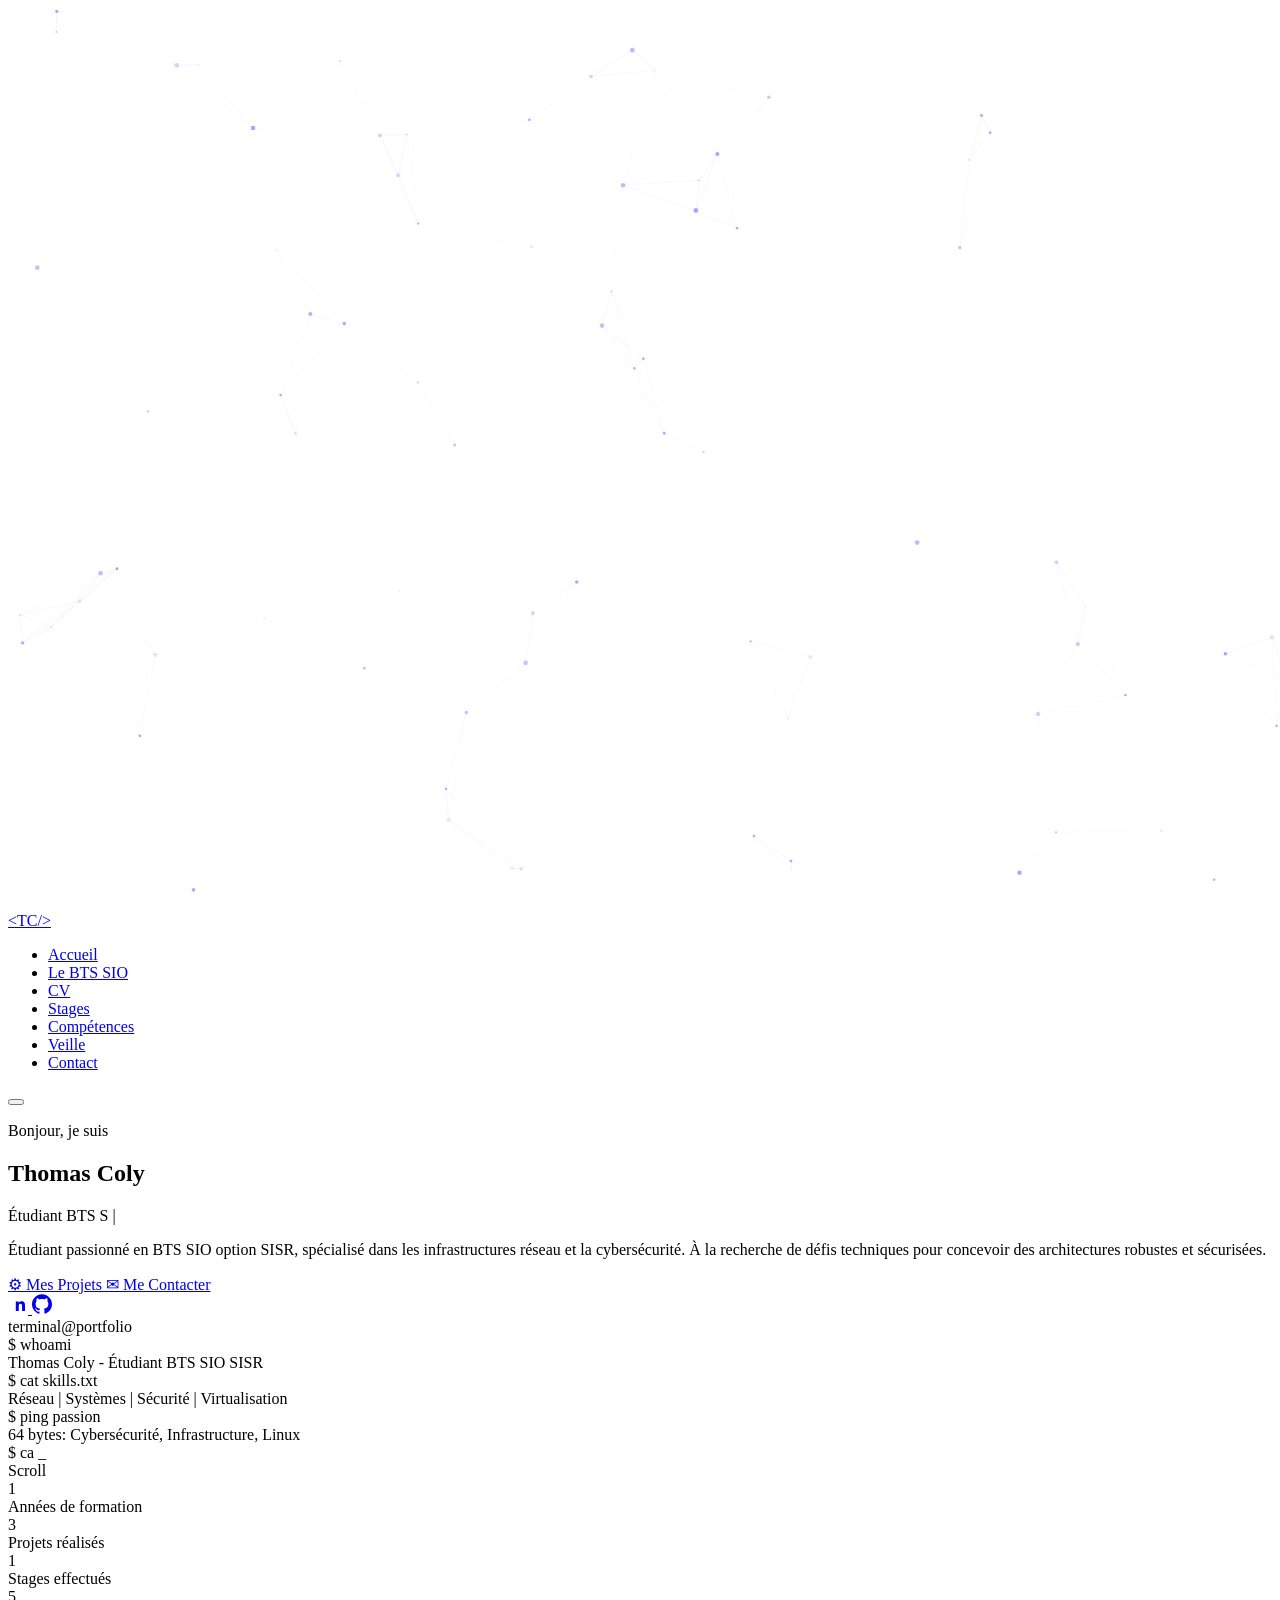
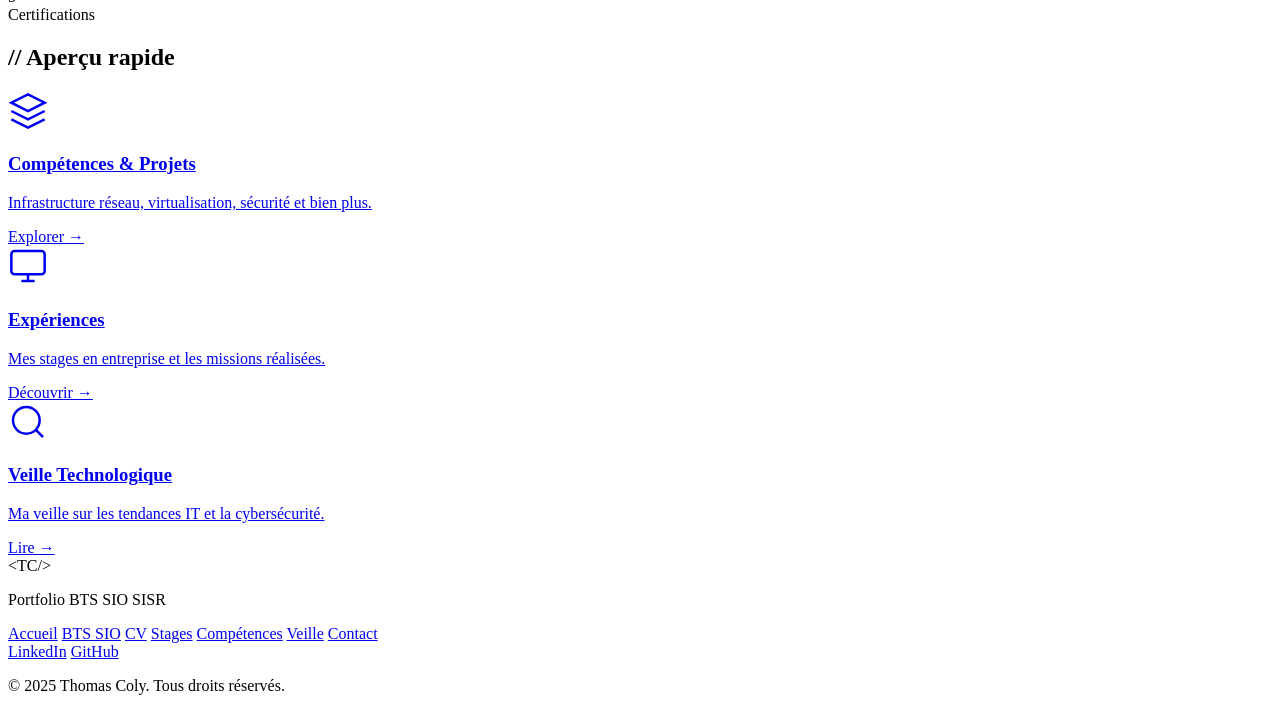
==== index.html @ 8edc786e "Portfolio 1 etape" ====
<!DOCTYPE html>
<html lang="fr">
<head>
    <meta charset="UTF-8">
    <meta name="viewport" content="width=device-width, initial-scale=1.0">
    <!-- TODO: Remplacer le titre par ton nom complet -->
    <title>Portfolio - Thomas Coly | BTS SIO SISR</title>
    <link rel="stylesheet" href="css/style.css">
    <!-- TODO: Ajouter un favicon avec <link rel="icon" href="assets/favicon.ico"> -->
</head>
<body>
    <!-- Particules animées en arrière-plan -->
    <canvas id="particles-canvas"></canvas>

    <!-- Navigation -->
    <nav class="navbar" id="navbar">
        <div class="nav-container">
            <a href="index.html" class="nav-logo">
                <!-- TODO: Remplacer les initiales par les tiennes -->
                <span class="logo-text">&lt;TC/&gt;</span>
            </a>
            <ul class="nav-links" id="nav-links">
                <li><a href="index.html" class="nav-link active">Accueil</a></li>
                <li><a href="bts.html" class="nav-link">Le BTS SIO</a></li>
                <li><a href="cv.html" class="nav-link">CV</a></li>
                <li><a href="stages.html" class="nav-link">Stages</a></li>
                <li><a href="competences.html" class="nav-link">Compétences</a></li>
                <li><a href="veille.html" class="nav-link">Veille</a></li>
                <li><a href="contact.html" class="nav-link">Contact</a></li>
            </ul>
            <button class="nav-toggle" id="nav-toggle" aria-label="Menu">
                <span class="hamburger"></span>
            </button>
        </div>
    </nav>

    <!-- Hero Section -->
    <section class="hero">
        <div class="hero-content">
            <div class="hero-text">
                <p class="hero-greeting">Bonjour, je suis</p>
                <!-- TODO: Remplacer par ton prénom et nom -->
                <h1 class="hero-name glitch" data-text="Thomas Coly">Thomas Coly</h1>
                <div class="typing-wrapper">
                    <span class="hero-title" id="typing-text"></span>
                    <span class="cursor">|</span>
                </div>
                <!-- TODO: Remplacer par ta propre description -->
                <p class="hero-description">
                    Étudiant passionné en BTS SIO option SISR, spécialisé dans les infrastructures
                    réseau et la cybersécurité. À la recherche de défis techniques pour concevoir
                    des architectures robustes et sécurisées.
                </p>
                <div class="hero-buttons">
                    <a href="competences.html" class="btn btn-primary">
                        <span class="btn-icon">&#9881;</span> Mes Projets
                    </a>
                    <a href="contact.html" class="btn btn-outline">
                        <span class="btn-icon">&#9993;</span> Me Contacter
                    </a>
                </div>
                <div class="hero-social">
                    <!-- TODO: Remplacer # par tes vrais liens -->
                    <a href="#" class="social-link" title="LinkedIn" target="_blank">
                        <svg width="20" height="20" viewBox="0 0 24 24" fill="currentColor">
                            <path d="M20.447 20.452h-3.554v-5.569c0-1.328-.027-3.037-1.852-3.037-1.853 0-2.136 1.445-2.136 2.939v5.667H9.351V9h3.414v1.561h.046c.477-.9 1.637-1.85 3.37-1.85 3.601 0 4.267 2.37 4.267 5.455v6.286m_open
                            zM5.337 7.433c-1.144 0-2.063-.926-2.063-2.065 0-1.138.92-2.063 2.063-2.063 1.14 0 2.064.925 2.064 2.063 0 1.139-.925 2.065-2.064 2.065zm1.782 13.019H3.555V9h3.564v11.452zM22.225 0H1.771C.792 0 0 .774 0 1.729v20.542C0 23.227.792 24 1.771 24h20.451C23.2 24 24 23.227 24 22.271V1.729C24 .774 23.2 0 22.222 0h.003z"/>
                        </svg>
                    </a>
                    <a href="#" class="social-link" title="GitHub" target="_blank">
                        <svg width="20" height="20" viewBox="0 0 24 24" fill="currentColor">
                            <path d="M12 .297c-6.63 0-12 5.373-12 12 0 5.303 3.438 9.8 8.205 11.385.6.113.82-.258.82-.577 0-.285-.01-1.04-.015-2.04-3.338.724-4.042-1.61-4.042-1.61C4.422 18.07 3.633 17.7 3.633 17.7c-1.087-.744.084-.729.084-.729 1.205.084 1.838 1.236 1.838 1.236 1.07 1.835 2.809 1.305 3.495.998.108-.776.417-1.305.76-1.605-2.665-.3-5.466-1.332-5.466-5.93 0-1.31.465-2.38 1.235-3.22-.135-.303-.54-1.523.105-3.176 0 0 1.005-.322 3.3 1.23.96-.267 1.98-.399 3-.405 1.02.006 2.04.138 3 .405 2.28-1.552 3.285-1.23 3.285-1.23.645 1.653.24 2.873.12 3.176.765.84 1.23 1.91 1.23 3.22 0 4.61-2.805 5.625-5.475 5.92.42.36.81 1.096.81 2.22 0 1.606-.015 2.896-.015 3.286 0 .315.21.69.825.57C20.565 22.092 24 17.592 24 12.297c0-6.627-5.373-12-12-12"/>
                        </svg>
                    </a>
                </div>
            </div>
            <div class="hero-visual">
                <div class="terminal-window">
                    <div class="terminal-header">
                        <div class="terminal-dots">
                            <span class="dot red"></span>
                            <span class="dot yellow"></span>
                            <span class="dot green"></span>
                        </div>
                        <span class="terminal-title">terminal@portfolio</span>
                    </div>
                    <div class="terminal-body" id="terminal-body">
                        <div class="terminal-line">
                            <span class="prompt">$</span>
                            <span class="command">whoami</span>
                        </div>
                        <!-- TODO: Remplacer les infos du terminal -->
                        <div class="terminal-line output">Thomas Coly - Étudiant BTS SIO SISR</div>
                        <div class="terminal-line">
                            <span class="prompt">$</span>
                            <span class="command">cat skills.txt</span>
                        </div>
                        <div class="terminal-line output">Réseau | Systèmes | Sécurité | Virtualisation</div>
                        <div class="terminal-line">
                            <span class="prompt">$</span>
                            <span class="command">ping passion</span>
                        </div>
                        <div class="terminal-line output">64 bytes: Cybersécurité, Infrastructure, Linux</div>
                        <div class="terminal-line">
                            <span class="prompt">$</span>
                            <span class="command typing-cmd" id="terminal-typing"></span>
                            <span class="cursor terminal-cursor">_</span>
                        </div>
                    </div>
                </div>
            </div>
        </div>
        <div class="scroll-indicator">
            <div class="mouse">
                <div class="wheel"></div>
            </div>
            <span>Scroll</span>
        </div>
    </section>

    <!-- Stats rapides -->
    <section class="stats-section">
        <div class="container">
            <div class="stats-grid">
                <div class="stat-card" data-count="2">
                    <div class="stat-number">0</div>
                    <!-- TODO: Ajuster le nombre d'années -->
                    <div class="stat-label">Années de formation</div>
                </div>
                <div class="stat-card" data-count="5">
                    <div class="stat-number">0</div>
                    <!-- TODO: Ajuster le nombre de projets -->
                    <div class="stat-label">Projets réalisés</div>
                </div>
                <div class="stat-card" data-count="2">
                    <div class="stat-number">0</div>
                    <!-- TODO: Ajuster le nombre de stages -->
                    <div class="stat-label">Stages effectués</div>
                </div>
                <div class="stat-card" data-count="10">
                    <div class="stat-number">0</div>
                    <!-- TODO: Ajuster le nombre de certifications -->
                    <div class="stat-label">Certifications</div>
                </div>
            </div>
        </div>
    </section>

    <!-- Aperçu rapide -->
    <section class="preview-section">
        <div class="container">
            <h2 class="section-title">
                <span class="title-decoration">//</span> Aperçu rapide
            </h2>
            <div class="preview-grid">
                <a href="competences.html" class="preview-card">
                    <div class="preview-icon">
                        <svg width="40" height="40" viewBox="0 0 24 24" fill="none" stroke="currentColor" stroke-width="1.5">
                            <path d="M12 2L2 7l10 5 10-5-10-5zM2 17l10 5 10-5M2 12l10 5 10-5"/>
                        </svg>
                    </div>
                    <h3>Compétences & Projets</h3>
                    <p>Infrastructure réseau, virtualisation, sécurité et bien plus.</p>
                    <span class="preview-link">Explorer &rarr;</span>
                </a>
                <a href="stages.html" class="preview-card">
                    <div class="preview-icon">
                        <svg width="40" height="40" viewBox="0 0 24 24" fill="none" stroke="currentColor" stroke-width="1.5">
                            <rect x="2" y="3" width="20" height="14" rx="2" ry="2"/>
                            <line x1="8" y1="21" x2="16" y2="21"/>
                            <line x1="12" y1="17" x2="12" y2="21"/>
                        </svg>
                    </div>
                    <h3>Expériences</h3>
                    <p>Mes stages en entreprise et les missions réalisées.</p>
                    <span class="preview-link">Découvrir &rarr;</span>
                </a>
                <a href="veille.html" class="preview-card">
                    <div class="preview-icon">
                        <svg width="40" height="40" viewBox="0 0 24 24" fill="none" stroke="currentColor" stroke-width="1.5">
                            <circle cx="11" cy="11" r="8"/>
                            <line x1="21" y1="21" x2="16.65" y2="16.65"/>
                        </svg>
                    </div>
                    <h3>Veille Technologique</h3>
                    <p>Ma veille sur les tendances IT et la cybersécurité.</p>
                    <span class="preview-link">Lire &rarr;</span>
                </a>
            </div>
        </div>
    </section>

    <!-- Footer -->
    <footer class="footer">
        <div class="container">
            <div class="footer-content">
                <div class="footer-logo">
                    <!-- TODO: Remplacer les initiales -->
                    <span class="logo-text">&lt;TC/&gt;</span>
                    <p>Portfolio BTS SIO SISR</p>
                </div>
                <div class="footer-links">
                    <a href="index.html">Accueil</a>
                    <a href="bts.html">BTS SIO</a>
                    <a href="cv.html">CV</a>
                    <a href="stages.html">Stages</a>
                    <a href="competences.html">Compétences</a>
                    <a href="veille.html">Veille</a>
                    <a href="contact.html">Contact</a>
                </div>
                <div class="footer-social">
                    <!-- TODO: Remplacer # par tes vrais liens -->
                    <a href="#" target="_blank" title="LinkedIn">LinkedIn</a>
                    <a href="#" target="_blank" title="GitHub">GitHub</a>
                </div>
            </div>
            <div class="footer-bottom">
                <!-- TODO: Remplacer le nom et l'année -->
                <p>&copy; 2025 Thomas Coly. Tous droits réservés.</p>
            </div>
        </div>
    </footer>

    <script src="js/script.js"></script>
</body>
</html>
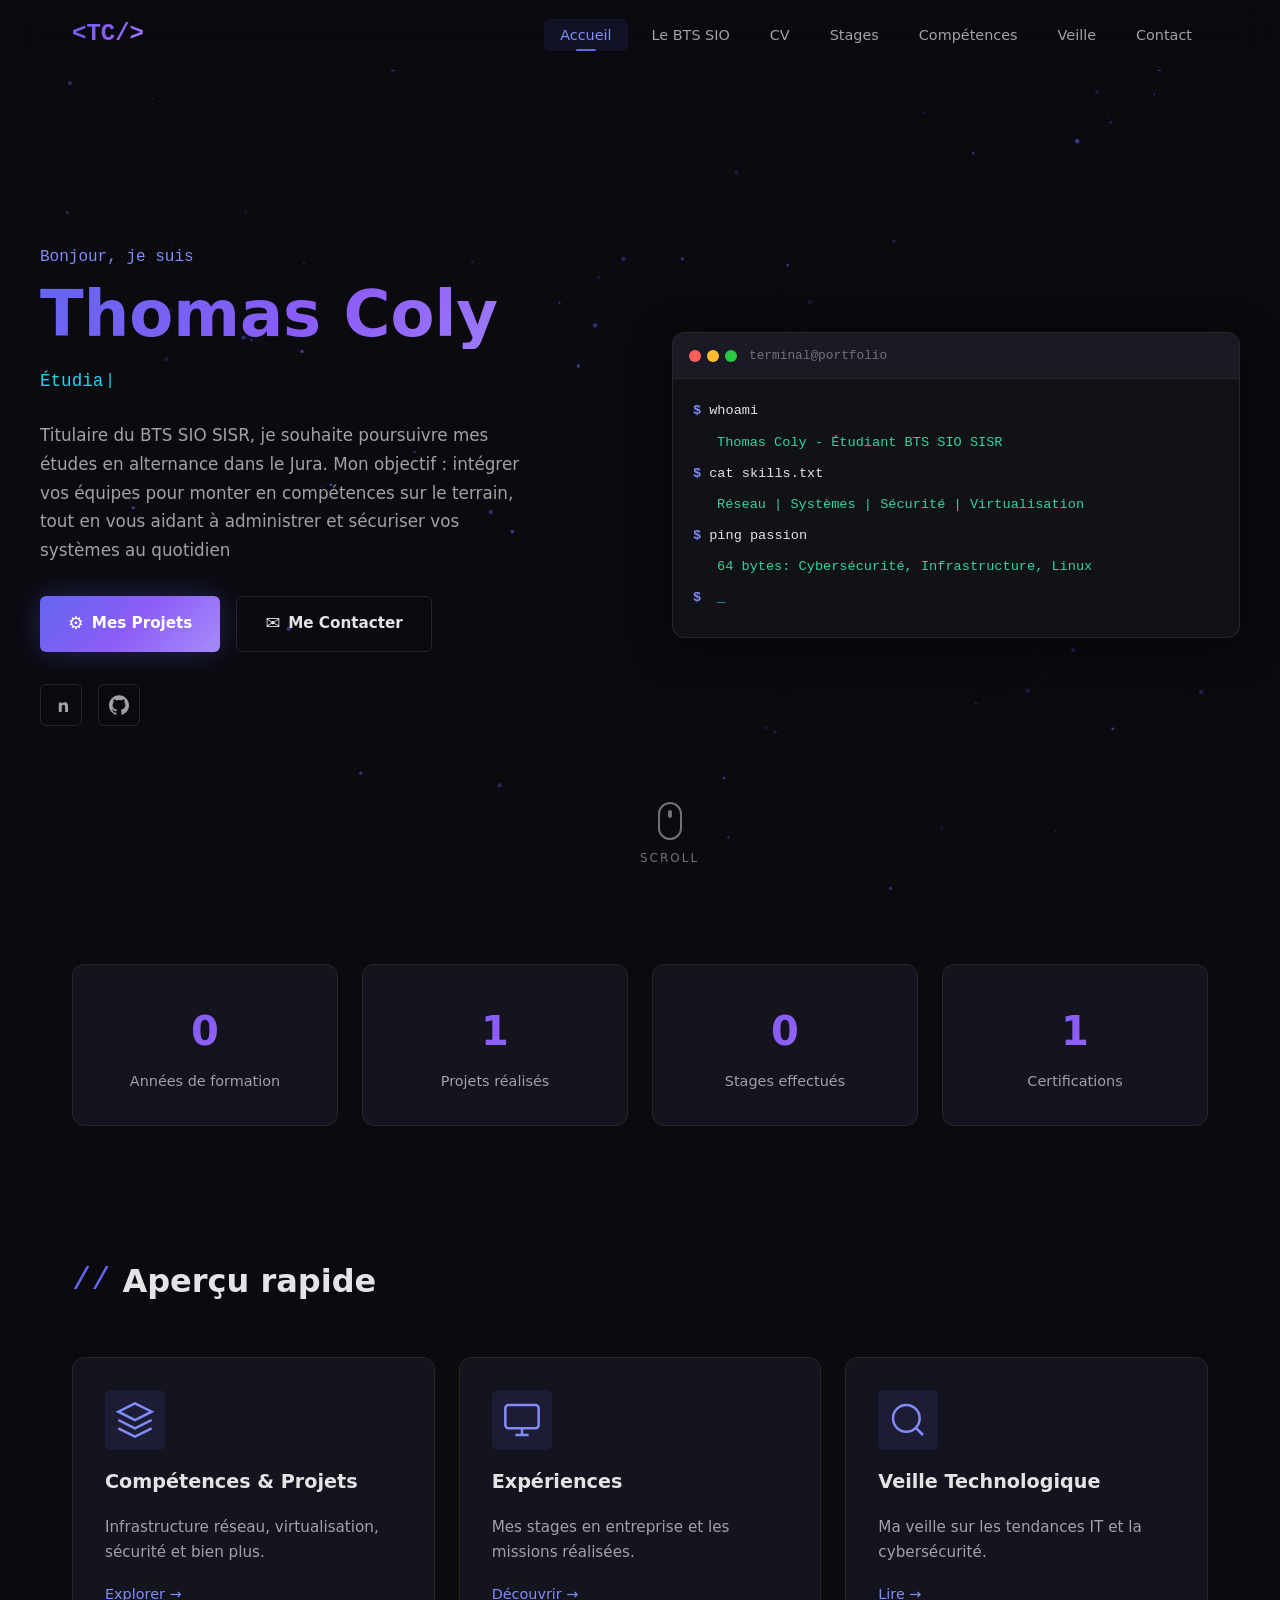
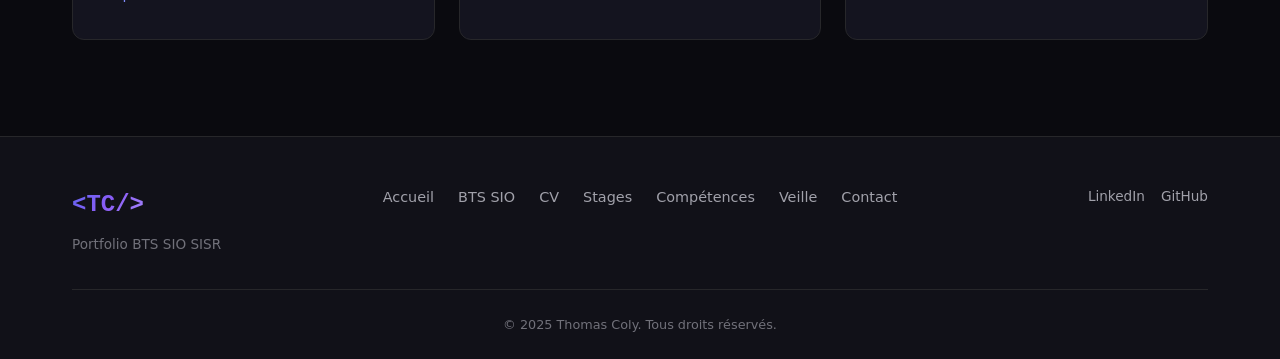
==== commit 65874ae4: "Mise en ligne portfolio" ====
--- a/index.html
+++ b/index.html
@@ -47,9 +47,7 @@
                 </div>
                 <!-- TODO: Remplacer par ta propre description -->
                 <p class="hero-description">
-                    Étudiant passionné en BTS SIO option SISR, spécialisé dans les infrastructures
-                    réseau et la cybersécurité. À la recherche de défis techniques pour concevoir
-                    des architectures robustes et sécurisées.
+                    Titulaire du BTS SIO SISR, je souhaite poursuivre mes études en alternance dans le Jura.  Mon objectif : intégrer vos équipes pour monter en compétences sur le terrain, tout en vous aidant à administrer et sécuriser vos systèmes au quotidien
                 </p>
                 <div class="hero-buttons">
                     <a href="competences.html" class="btn btn-primary">
@@ -61,13 +59,13 @@
                 </div>
                 <div class="hero-social">
                     <!-- TODO: Remplacer # par tes vrais liens -->
-                    <a href="#" class="social-link" title="LinkedIn" target="_blank">
+                    <a href="https://www.linkedin.com/in/thomas-coly-888a932b2" class="social-link" title="LinkedIn" target="_blank">
                         <svg width="20" height="20" viewBox="0 0 24 24" fill="currentColor">
                             <path d="M20.447 20.452h-3.554v-5.569c0-1.328-.027-3.037-1.852-3.037-1.853 0-2.136 1.445-2.136 2.939v5.667H9.351V9h3.414v1.561h.046c.477-.9 1.637-1.85 3.37-1.85 3.601 0 4.267 2.37 4.267 5.455v6.286m_open
                             zM5.337 7.433c-1.144 0-2.063-.926-2.063-2.065 0-1.138.92-2.063 2.063-2.063 1.14 0 2.064.925 2.064 2.063 0 1.139-.925 2.065-2.064 2.065zm1.782 13.019H3.555V9h3.564v11.452zM22.225 0H1.771C.792 0 0 .774 0 1.729v20.542C0 23.227.792 24 1.771 24h20.451C23.2 24 24 23.227 24 22.271V1.729C24 .774 23.2 0 22.222 0h.003z"/>
                         </svg>
                     </a>
-                    <a href="#" class="social-link" title="GitHub" target="_blank">
+                    <a href="https://github.com/Th4567ms" class="social-link" title="GitHub" target="_blank">
                         <svg width="20" height="20" viewBox="0 0 24 24" fill="currentColor">
                             <path d="M12 .297c-6.63 0-12 5.373-12 12 0 5.303 3.438 9.8 8.205 11.385.6.113.82-.258.82-.577 0-.285-.01-1.04-.015-2.04-3.338.724-4.042-1.61-4.042-1.61C4.422 18.07 3.633 17.7 3.633 17.7c-1.087-.744.084-.729.084-.729 1.205.084 1.838 1.236 1.838 1.236 1.07 1.835 2.809 1.305 3.495.998.108-.776.417-1.305.76-1.605-2.665-.3-5.466-1.332-5.466-5.93 0-1.31.465-2.38 1.235-3.22-.135-.303-.54-1.523.105-3.176 0 0 1.005-.322 3.3 1.23.96-.267 1.98-.399 3-.405 1.02.006 2.04.138 3 .405 2.28-1.552 3.285-1.23 3.285-1.23.645 1.653.24 2.873.12 3.176.765.84 1.23 1.91 1.23 3.22 0 4.61-2.805 5.625-5.475 5.92.42.36.81 1.096.81 2.22 0 1.606-.015 2.896-.015 3.286 0 .315.21.69.825.57C20.565 22.092 24 17.592 24 12.297c0-6.627-5.373-12-12-12"/>
                         </svg>
@@ -137,7 +135,7 @@
                     <!-- TODO: Ajuster le nombre de stages -->
                     <div class="stat-label">Stages effectués</div>
                 </div>
-                <div class="stat-card" data-count="10">
+                <div class="stat-card" data-count="4">
                     <div class="stat-number">0</div>
                     <!-- TODO: Ajuster le nombre de certifications -->
                     <div class="stat-label">Certifications</div>
@@ -211,7 +209,7 @@
                 <div class="footer-social">
                     <!-- TODO: Remplacer # par tes vrais liens -->
                     <a href="#" target="_blank" title="LinkedIn">LinkedIn</a>
-                    <a href="#" target="_blank" title="GitHub">GitHub</a>
+                    <a href="https://github.com/Th4567ms" target="_blank" title="GitHub">GitHub</a>
                 </div>
             </div>
             <div class="footer-bottom">
--- a/css/style.css
+++ b/css/style.css
@@ -0,0 +1,2140 @@
+/* ===================================
+   VARIABLES & RESET
+   =================================== */
+:root {
+    --bg-primary: #0a0a0f;
+    --bg-secondary: #111118;
+    --bg-tertiary: #1a1a25;
+    --bg-card: #14141f;
+    --bg-card-hover: #1c1c2e;
+
+    --text-primary: #e4e4e7;
+    --text-secondary: #a1a1aa;
+    --text-muted: #71717a;
+
+    --accent-primary: #6366f1;
+    --accent-secondary: #818cf8;
+    --accent-glow: rgba(99, 102, 241, 0.3);
+    --accent-gradient: linear-gradient(135deg, #6366f1, #8b5cf6, #a78bfa);
+
+    --cyan: #22d3ee;
+    --green: #34d399;
+    --orange: #fb923c;
+    --red: #f87171;
+    --pink: #f472b6;
+
+    --border-color: #27272a;
+    --border-glow: rgba(99, 102, 241, 0.2);
+
+    --radius-sm: 6px;
+    --radius-md: 12px;
+    --radius-lg: 20px;
+
+    --shadow-sm: 0 2px 8px rgba(0, 0, 0, 0.3);
+    --shadow-md: 0 4px 20px rgba(0, 0, 0, 0.4);
+    --shadow-lg: 0 8px 40px rgba(0, 0, 0, 0.5);
+    --shadow-glow: 0 0 30px var(--accent-glow);
+
+    --font-main: 'Segoe UI', system-ui, -apple-system, sans-serif;
+    --font-mono: 'Cascadia Code', 'Fira Code', 'JetBrains Mono', monospace;
+
+    --nav-height: 70px;
+    --container-width: 1200px;
+
+    --transition-fast: 0.2s ease;
+    --transition-normal: 0.3s ease;
+    --transition-slow: 0.5s ease;
+}
+
+*,
+*::before,
+*::after {
+    margin: 0;
+    padding: 0;
+    box-sizing: border-box;
+}
+
+html {
+    scroll-behavior: smooth;
+    font-size: 16px;
+}
+
+body {
+    font-family: var(--font-main);
+    background-color: var(--bg-primary);
+    color: var(--text-primary);
+    line-height: 1.7;
+    overflow-x: hidden;
+    position: relative;
+}
+
+a {
+    text-decoration: none;
+    color: inherit;
+    transition: color var(--transition-fast);
+}
+
+img {
+    max-width: 100%;
+    display: block;
+}
+
+ul {
+    list-style: none;
+}
+
+.container {
+    max-width: var(--container-width);
+    margin: 0 auto;
+    padding: 0 2rem;
+}
+
+/* ===================================
+   PARTICULES CANVAS
+   =================================== */
+#particles-canvas {
+    position: fixed;
+    top: 0;
+    left: 0;
+    width: 100%;
+    height: 100%;
+    z-index: 0;
+    pointer-events: none;
+}
+
+/* ===================================
+   NAVBAR
+   =================================== */
+.navbar {
+    position: fixed;
+    top: 0;
+    left: 0;
+    width: 100%;
+    height: var(--nav-height);
+    z-index: 1000;
+    background: rgba(10, 10, 15, 0.8);
+    backdrop-filter: blur(20px);
+    -webkit-backdrop-filter: blur(20px);
+    border-bottom: 1px solid transparent;
+    transition: all var(--transition-normal);
+}
+
+.navbar.scrolled {
+    border-bottom-color: var(--border-color);
+    background: rgba(10, 10, 15, 0.95);
+}
+
+.nav-container {
+    max-width: var(--container-width);
+    margin: 0 auto;
+    padding: 0 2rem;
+    height: 100%;
+    display: flex;
+    align-items: center;
+    justify-content: space-between;
+}
+
+.nav-logo {
+    display: flex;
+    align-items: center;
+    gap: 0.5rem;
+}
+
+.logo-text {
+    font-family: var(--font-mono);
+    font-size: 1.5rem;
+    font-weight: 700;
+    background: var(--accent-gradient);
+    -webkit-background-clip: text;
+    -webkit-text-fill-color: transparent;
+    background-clip: text;
+}
+
+.nav-links {
+    display: flex;
+    align-items: center;
+    gap: 0.5rem;
+}
+
+.nav-link {
+    padding: 0.5rem 1rem;
+    border-radius: var(--radius-sm);
+    font-size: 0.9rem;
+    font-weight: 500;
+    color: var(--text-secondary);
+    transition: all var(--transition-fast);
+    position: relative;
+}
+
+.nav-link:hover {
+    color: var(--text-primary);
+    background: var(--bg-tertiary);
+}
+
+.nav-link.active {
+    color: var(--accent-secondary);
+    background: rgba(99, 102, 241, 0.1);
+}
+
+.nav-link.active::after {
+    content: '';
+    position: absolute;
+    bottom: 0;
+    left: 50%;
+    transform: translateX(-50%);
+    width: 20px;
+    height: 2px;
+    background: var(--accent-primary);
+    border-radius: 2px;
+}
+
+/* Hamburger */
+.nav-toggle {
+    display: none;
+    background: none;
+    border: none;
+    cursor: pointer;
+    padding: 0.5rem;
+    z-index: 1001;
+}
+
+.hamburger {
+    display: block;
+    width: 24px;
+    height: 2px;
+    background: var(--text-primary);
+    position: relative;
+    transition: all var(--transition-fast);
+}
+
+.hamburger::before,
+.hamburger::after {
+    content: '';
+    position: absolute;
+    width: 24px;
+    height: 2px;
+    background: var(--text-primary);
+    transition: all var(--transition-fast);
+}
+
+.hamburger::before {
+    top: -7px;
+}
+
+.hamburger::after {
+    top: 7px;
+}
+
+.nav-toggle.active .hamburger {
+    background: transparent;
+}
+
+.nav-toggle.active .hamburger::before {
+    top: 0;
+    transform: rotate(45deg);
+}
+
+.nav-toggle.active .hamburger::after {
+    top: 0;
+    transform: rotate(-45deg);
+}
+
+/* ===================================
+   HERO SECTION
+   =================================== */
+.hero {
+    min-height: 100vh;
+    display: flex;
+    align-items: center;
+    justify-content: center;
+    padding: calc(var(--nav-height) + 2rem) 2rem 2rem;
+    position: relative;
+    z-index: 1;
+}
+
+.hero-content {
+    max-width: var(--container-width);
+    width: 100%;
+    display: grid;
+    grid-template-columns: 1fr 1fr;
+    gap: 4rem;
+    align-items: center;
+}
+
+.hero-greeting {
+    font-family: var(--font-mono);
+    font-size: 1rem;
+    color: var(--accent-secondary);
+    margin-bottom: 0.5rem;
+    opacity: 0;
+    animation: fadeInUp 0.6s ease forwards;
+    animation-delay: 0.2s;
+}
+
+.hero-name {
+    font-size: clamp(2.5rem, 5vw, 4rem);
+    font-weight: 800;
+    line-height: 1.1;
+    margin-bottom: 1rem;
+    opacity: 0;
+    animation: fadeInUp 0.6s ease forwards;
+    animation-delay: 0.4s;
+}
+
+/* Glitch effect */
+.glitch {
+    position: relative;
+    background: var(--accent-gradient);
+    -webkit-background-clip: text;
+    -webkit-text-fill-color: transparent;
+    background-clip: text;
+}
+
+.glitch::before,
+.glitch::after {
+    content: attr(data-text);
+    position: absolute;
+    top: 0;
+    left: 0;
+    background: var(--accent-gradient);
+    -webkit-background-clip: text;
+    -webkit-text-fill-color: transparent;
+    background-clip: text;
+    opacity: 0;
+}
+
+.glitch:hover::before {
+    animation: glitch1 0.3s infinite;
+    opacity: 0.8;
+}
+
+.glitch:hover::after {
+    animation: glitch2 0.3s infinite;
+    opacity: 0.8;
+}
+
+@keyframes glitch1 {
+    0% { clip-path: inset(20% 0 60% 0); transform: translateX(-3px); }
+    20% { clip-path: inset(60% 0 10% 0); transform: translateX(3px); }
+    40% { clip-path: inset(40% 0 40% 0); transform: translateX(-2px); }
+    60% { clip-path: inset(80% 0 5% 0); transform: translateX(2px); }
+    80% { clip-path: inset(10% 0 70% 0); transform: translateX(-1px); }
+    100% { clip-path: inset(50% 0 30% 0); transform: translateX(1px); }
+}
+
+@keyframes glitch2 {
+    0% { clip-path: inset(60% 0 20% 0); transform: translateX(3px); }
+    20% { clip-path: inset(10% 0 60% 0); transform: translateX(-3px); }
+    40% { clip-path: inset(50% 0 30% 0); transform: translateX(2px); }
+    60% { clip-path: inset(30% 0 50% 0); transform: translateX(-2px); }
+    80% { clip-path: inset(70% 0 10% 0); transform: translateX(1px); }
+    100% { clip-path: inset(20% 0 60% 0); transform: translateX(-1px); }
+}
+
+.typing-wrapper {
+    display: flex;
+    align-items: center;
+    gap: 2px;
+    margin-bottom: 1.5rem;
+    min-height: 2rem;
+    opacity: 0;
+    animation: fadeInUp 0.6s ease forwards;
+    animation-delay: 0.6s;
+}
+
+.hero-title {
+    font-family: var(--font-mono);
+    font-size: 1.1rem;
+    color: var(--cyan);
+}
+
+.cursor {
+    font-family: var(--font-mono);
+    color: var(--cyan);
+    animation: blink 1s infinite;
+    font-weight: 100;
+}
+
+@keyframes blink {
+    0%, 50% { opacity: 1; }
+    51%, 100% { opacity: 0; }
+}
+
+.hero-description {
+    font-size: 1.05rem;
+    color: var(--text-secondary);
+    max-width: 500px;
+    margin-bottom: 2rem;
+    opacity: 0;
+    animation: fadeInUp 0.6s ease forwards;
+    animation-delay: 0.8s;
+}
+
+.hero-buttons {
+    display: flex;
+    gap: 1rem;
+    margin-bottom: 2rem;
+    opacity: 0;
+    animation: fadeInUp 0.6s ease forwards;
+    animation-delay: 1s;
+}
+
+.hero-social {
+    display: flex;
+    gap: 1rem;
+    opacity: 0;
+    animation: fadeInUp 0.6s ease forwards;
+    animation-delay: 1.2s;
+}
+
+.social-link {
+    display: flex;
+    align-items: center;
+    justify-content: center;
+    width: 42px;
+    height: 42px;
+    border-radius: var(--radius-sm);
+    border: 1px solid var(--border-color);
+    color: var(--text-secondary);
+    transition: all var(--transition-fast);
+}
+
+.social-link:hover {
+    color: var(--accent-secondary);
+    border-color: var(--accent-primary);
+    background: rgba(99, 102, 241, 0.1);
+    transform: translateY(-2px);
+}
+
+/* ===================================
+   BUTTONS
+   =================================== */
+.btn {
+    display: inline-flex;
+    align-items: center;
+    gap: 0.5rem;
+    padding: 0.75rem 1.75rem;
+    border-radius: var(--radius-sm);
+    font-size: 0.95rem;
+    font-weight: 600;
+    cursor: pointer;
+    transition: all var(--transition-normal);
+    border: none;
+    font-family: var(--font-main);
+    position: relative;
+    overflow: hidden;
+}
+
+.btn-primary {
+    background: var(--accent-gradient);
+    color: white;
+    box-shadow: var(--shadow-glow);
+}
+
+.btn-primary:hover {
+    transform: translateY(-2px);
+    box-shadow: 0 0 40px var(--accent-glow), var(--shadow-md);
+}
+
+.btn-outline {
+    background: transparent;
+    color: var(--text-primary);
+    border: 1px solid var(--border-color);
+}
+
+.btn-outline:hover {
+    border-color: var(--accent-primary);
+    background: rgba(99, 102, 241, 0.1);
+    transform: translateY(-2px);
+}
+
+.btn-icon {
+    font-size: 1.1rem;
+}
+
+/* ===================================
+   TERMINAL
+   =================================== */
+.hero-visual {
+    opacity: 0;
+    animation: fadeInUp 0.6s ease forwards;
+    animation-delay: 0.6s;
+}
+
+.terminal-window {
+    background: var(--bg-secondary);
+    border: 1px solid var(--border-color);
+    border-radius: var(--radius-md);
+    overflow: hidden;
+    box-shadow: var(--shadow-lg);
+    position: relative;
+}
+
+.terminal-window::before {
+    content: '';
+    position: absolute;
+    inset: -1px;
+    border-radius: var(--radius-md);
+    padding: 1px;
+    background: linear-gradient(135deg, var(--accent-primary), transparent, var(--accent-primary));
+    -webkit-mask: linear-gradient(#fff 0 0) content-box, linear-gradient(#fff 0 0);
+    mask: linear-gradient(#fff 0 0) content-box, linear-gradient(#fff 0 0);
+    -webkit-mask-composite: xor;
+    mask-composite: exclude;
+    opacity: 0.4;
+}
+
+.terminal-header {
+    display: flex;
+    align-items: center;
+    gap: 0.75rem;
+    padding: 0.75rem 1rem;
+    background: var(--bg-tertiary);
+    border-bottom: 1px solid var(--border-color);
+}
+
+.terminal-dots {
+    display: flex;
+    gap: 6px;
+}
+
+.dot {
+    width: 12px;
+    height: 12px;
+    border-radius: 50%;
+}
+
+.dot.red { background: #ff5f57; }
+.dot.yellow { background: #febc2e; }
+.dot.green { background: #28c840; }
+
+.terminal-title {
+    font-family: var(--font-mono);
+    font-size: 0.8rem;
+    color: var(--text-muted);
+}
+
+.terminal-body {
+    padding: 1.25rem;
+    font-family: var(--font-mono);
+    font-size: 0.85rem;
+    min-height: 220px;
+}
+
+.terminal-line {
+    margin-bottom: 0.5rem;
+    display: flex;
+    gap: 0.5rem;
+    align-items: center;
+}
+
+.terminal-line.output {
+    color: var(--green);
+    padding-left: 1.5rem;
+}
+
+.prompt {
+    color: var(--accent-secondary);
+    font-weight: 700;
+}
+
+.command {
+    color: var(--text-primary);
+}
+
+.terminal-cursor {
+    animation: blink 0.8s infinite;
+}
+
+/* ===================================
+   SCROLL INDICATOR
+   =================================== */
+.scroll-indicator {
+    position: absolute;
+    bottom: 2rem;
+    left: 50%;
+    transform: translateX(-50%);
+    display: flex;
+    flex-direction: column;
+    align-items: center;
+    gap: 0.5rem;
+    opacity: 0;
+    animation: fadeInUp 0.6s ease forwards;
+    animation-delay: 1.5s;
+}
+
+.scroll-indicator span {
+    font-size: 0.75rem;
+    color: var(--text-muted);
+    text-transform: uppercase;
+    letter-spacing: 2px;
+}
+
+.mouse {
+    width: 24px;
+    height: 38px;
+    border: 2px solid var(--text-muted);
+    border-radius: 12px;
+    position: relative;
+}
+
+.wheel {
+    width: 4px;
+    height: 8px;
+    background: var(--text-muted);
+    border-radius: 2px;
+    position: absolute;
+    top: 6px;
+    left: 50%;
+    transform: translateX(-50%);
+    animation: scrollWheel 2s infinite;
+}
+
+@keyframes scrollWheel {
+    0% { opacity: 1; transform: translateX(-50%) translateY(0); }
+    100% { opacity: 0; transform: translateX(-50%) translateY(12px); }
+}
+
+/* ===================================
+   STATS
+   =================================== */
+.stats-section {
+    padding: 4rem 0;
+    position: relative;
+    z-index: 1;
+}
+
+.stats-grid {
+    display: grid;
+    grid-template-columns: repeat(4, 1fr);
+    gap: 1.5rem;
+}
+
+.stat-card {
+    background: var(--bg-card);
+    border: 1px solid var(--border-color);
+    border-radius: var(--radius-md);
+    padding: 2rem;
+    text-align: center;
+    transition: all var(--transition-normal);
+    position: relative;
+    overflow: hidden;
+}
+
+.stat-card::before {
+    content: '';
+    position: absolute;
+    top: 0;
+    left: 0;
+    right: 0;
+    height: 2px;
+    background: var(--accent-gradient);
+    opacity: 0;
+    transition: opacity var(--transition-normal);
+}
+
+.stat-card:hover {
+    transform: translateY(-4px);
+    border-color: var(--border-glow);
+    box-shadow: var(--shadow-glow);
+}
+
+.stat-card:hover::before {
+    opacity: 1;
+}
+
+.stat-number {
+    font-size: 2.5rem;
+    font-weight: 800;
+    background: var(--accent-gradient);
+    -webkit-background-clip: text;
+    -webkit-text-fill-color: transparent;
+    background-clip: text;
+    margin-bottom: 0.25rem;
+}
+
+.stat-label {
+    font-size: 0.9rem;
+    color: var(--text-secondary);
+}
+
+/* ===================================
+   PREVIEW CARDS
+   =================================== */
+.preview-section {
+    padding: 4rem 0 6rem;
+    position: relative;
+    z-index: 1;
+}
+
+.section-title {
+    font-size: 2rem;
+    font-weight: 700;
+    margin-bottom: 3rem;
+    display: flex;
+    align-items: center;
+    gap: 0.75rem;
+}
+
+.title-decoration {
+    color: var(--accent-primary);
+    font-family: var(--font-mono);
+    font-weight: 400;
+}
+
+.preview-grid {
+    display: grid;
+    grid-template-columns: repeat(3, 1fr);
+    gap: 1.5rem;
+}
+
+.preview-card {
+    background: var(--bg-card);
+    border: 1px solid var(--border-color);
+    border-radius: var(--radius-md);
+    padding: 2rem;
+    transition: all var(--transition-normal);
+    display: flex;
+    flex-direction: column;
+    gap: 1rem;
+    position: relative;
+    overflow: hidden;
+    cursor: pointer;
+}
+
+.preview-card::after {
+    content: '';
+    position: absolute;
+    inset: 0;
+    background: linear-gradient(135deg, rgba(99, 102, 241, 0.05), transparent);
+    opacity: 0;
+    transition: opacity var(--transition-normal);
+}
+
+.preview-card:hover {
+    transform: translateY(-6px);
+    border-color: var(--border-glow);
+    box-shadow: var(--shadow-glow);
+}
+
+.preview-card:hover::after {
+    opacity: 1;
+}
+
+.preview-icon {
+    color: var(--accent-secondary);
+    width: 60px;
+    height: 60px;
+    display: flex;
+    align-items: center;
+    justify-content: center;
+    background: rgba(99, 102, 241, 0.1);
+    border-radius: var(--radius-sm);
+}
+
+.preview-card h3 {
+    font-size: 1.2rem;
+    font-weight: 600;
+}
+
+.preview-card p {
+    color: var(--text-secondary);
+    font-size: 0.95rem;
+}
+
+.preview-link {
+    color: var(--accent-secondary);
+    font-size: 0.9rem;
+    font-weight: 500;
+    margin-top: auto;
+    transition: all var(--transition-fast);
+}
+
+.preview-card:hover .preview-link {
+    transform: translateX(4px);
+    display: inline-block;
+}
+
+/* ===================================
+   PAGE HETCER (pour les pages internes)
+   =================================== */
+.page-header {
+    padding: calc(var(--nav-height) + 4rem) 0 3rem;
+    position: relative;
+    z-index: 1;
+    text-align: center;
+}
+
+.page-header::after {
+    content: '';
+    position: absolute;
+    bottom: 0;
+    left: 0;
+    right: 0;
+    height: 1px;
+    background: linear-gradient(90deg, transparent, var(--border-color), transparent);
+}
+
+.page-header h1 {
+    font-size: clamp(2rem, 4vw, 3rem);
+    font-weight: 800;
+    background: var(--accent-gradient);
+    -webkit-background-clip: text;
+    -webkit-text-fill-color: transparent;
+    background-clip: text;
+    margin-bottom: 1rem;
+}
+
+.page-header p {
+    color: var(--text-secondary);
+    font-size: 1.1rem;
+    max-width: 600px;
+    margin: 0 auto;
+}
+
+.breadcrumb {
+    display: flex;
+    align-items: center;
+    justify-content: center;
+    gap: 0.5rem;
+    margin-bottom: 1.5rem;
+    font-size: 0.85rem;
+    color: var(--text-muted);
+}
+
+.breadcrumb a {
+    color: var(--text-secondary);
+    transition: color var(--transition-fast);
+}
+
+.breadcrumb a:hover {
+    color: var(--accent-secondary);
+}
+
+.breadcrumb span {
+    color: var(--accent-primary);
+}
+
+/* ===================================
+   PAGE CONTENT
+   =================================== */
+.page-content {
+    padding: 4rem 0 6rem;
+    position: relative;
+    z-index: 1;
+}
+
+/* ===================================
+   BTS PAGE - Info Cards
+   =================================== */
+.info-grid {
+    display: grid;
+    grid-template-columns: repeat(2, 1fr);
+    gap: 2rem;
+    margin-bottom: 3rem;
+}
+
+.info-card {
+    background: var(--bg-card);
+    border: 1px solid var(--border-color);
+    border-radius: var(--radius-md);
+    padding: 2rem;
+    transition: all var(--transition-normal);
+}
+
+.info-card:hover {
+    border-color: var(--border-glow);
+    box-shadow: var(--shadow-glow);
+    transform: translateY(-2px);
+}
+
+.info-card h3 {
+    font-size: 1.2rem;
+    margin-bottom: 1rem;
+    display: flex;
+    align-items: center;
+    gap: 0.75rem;
+    color: var(--accent-secondary);
+}
+
+.info-card p,
+.info-card ul {
+    color: var(--text-secondary);
+    font-size: 0.95rem;
+}
+
+.info-card ul {
+    padding-left: 1.5rem;
+}
+
+.info-card ul li {
+    list-style: disc;
+    margin-bottom: 0.5rem;
+}
+
+.info-card ul li::marker {
+    color: var(--accent-primary);
+}
+
+.option-highlight {
+    background: linear-gradient(135deg, rgba(99, 102, 241, 0.1), rgba(139, 92, 246, 0.05));
+    border-color: var(--accent-primary) !important;
+    grid-column: span 2;
+}
+
+.option-highlight h3 {
+    font-size: 1.4rem;
+}
+
+.comparison-table {
+    width: 100%;
+    border-collapse: collapse;
+    margin-top: 2rem;
+}
+
+.comparison-table th,
+.comparison-table td {
+    padding: 1rem;
+    text-align: left;
+    border-bottom: 1px solid var(--border-color);
+}
+
+.comparison-table th {
+    background: var(--bg-tertiary);
+    color: var(--accent-secondary);
+    font-weight: 600;
+    font-size: 0.9rem;
+    text-transform: uppercase;
+    letter-spacing: 1px;
+}
+
+.comparison-table td {
+    color: var(--text-secondary);
+}
+
+.comparison-table tr:hover td {
+    background: rgba(99, 102, 241, 0.05);
+}
+
+.highlight-row td {
+    background: rgba(99, 102, 241, 0.08) !important;
+    color: var(--text-primary) !important;
+    font-weight: 500;
+}
+
+/* ===================================
+   CV PAGE
+   =================================== */
+.cv-container {
+    display: flex;
+    flex-direction: column;
+    align-items: center;
+    gap: 2rem;
+}
+
+.cv-preview {
+    background: var(--bg-card);
+    border: 1px solid var(--border-color);
+    border-radius: var(--radius-md);
+    padding: 3rem;
+    width: 100%;
+    max-width: 800px;
+    text-align: center;
+}
+
+.cv-icon {
+    width: 80px;
+    height: 100px;
+    margin: 0 auto 1.5rem;
+    background: var(--bg-tertiary);
+    border: 2px solid var(--border-color);
+    border-radius: var(--radius-sm);
+    display: flex;
+    align-items: center;
+    justify-content: center;
+    position: relative;
+}
+
+.cv-icon::before {
+    content: 'PDF';
+    font-family: var(--font-mono);
+    font-size: 0.9rem;
+    font-weight: 700;
+    color: var(--red);
+}
+
+.cv-icon::after {
+    content: '';
+    position: absolute;
+    top: 0;
+    right: 0;
+    width: 0;
+    height: 0;
+    border-style: solid;
+    border-width: 0 20px 20px 0;
+    border-color: transparent var(--bg-card) transparent transparent;
+}
+
+.cv-preview h3 {
+    font-size: 1.3rem;
+    margin-bottom: 0.5rem;
+}
+
+.cv-preview p {
+    color: var(--text-secondary);
+    margin-bottom: 2rem;
+}
+
+.cv-info {
+    display: grid;
+    grid-template-columns: repeat(2, 1fr);
+    gap: 1.5rem;
+    margin-bottom: 2rem;
+    text-align: left;
+}
+
+.cv-info-item {
+    display: flex;
+    align-items: flex-start;
+    gap: 0.75rem;
+    padding: 1rem;
+    background: var(--bg-tertiary);
+    border-radius: var(--radius-sm);
+}
+
+.cv-info-item .info-icon {
+    color: var(--accent-secondary);
+    font-size: 1.2rem;
+    min-width: 24px;
+}
+
+.cv-info-item .info-label {
+    font-size: 0.8rem;
+    color: var(--text-muted);
+    text-transform: uppercase;
+    letter-spacing: 1px;
+}
+
+.cv-info-item .info-value {
+    font-size: 0.95rem;
+    color: var(--text-primary);
+}
+
+.cv-download-btn {
+    display: inline-flex;
+    align-items: center;
+    gap: 0.75rem;
+    padding: 1rem 2.5rem;
+    background: var(--accent-gradient);
+    color: white;
+    border: none;
+    border-radius: var(--radius-sm);
+    font-size: 1rem;
+    font-weight: 600;
+    cursor: pointer;
+    transition: all var(--transition-normal);
+    box-shadow: var(--shadow-glow);
+}
+
+.cv-download-btn:hover {
+    transform: translateY(-3px);
+    box-shadow: 0 0 50px var(--accent-glow), var(--shadow-lg);
+}
+
+.cv-download-btn svg {
+    width: 20px;
+    height: 20px;
+}
+
+/* ===================================
+   STAGES PAGE
+   =================================== */
+.timeline {
+    position: relative;
+    padding-left: 3rem;
+}
+
+.timeline::before {
+    content: '';
+    position: absolute;
+    left: 0;
+    top: 0;
+    bottom: 0;
+    width: 2px;
+    background: linear-gradient(to bottom, var(--accent-primary), var(--accent-primary) 50%, var(--border-color));
+}
+
+.timeline-item {
+    position: relative;
+    margin-bottom: 3rem;
+    padding: 2rem;
+    background: var(--bg-card);
+    border: 1px solid var(--border-color);
+    border-radius: var(--radius-md);
+    transition: all var(--transition-normal);
+}
+
+.timeline-item:hover {
+    border-color: var(--border-glow);
+    box-shadow: var(--shadow-glow);
+    transform: translateX(8px);
+}
+
+.timeline-item::before {
+    content: '';
+    position: absolute;
+    left: -3rem;
+    top: 2.25rem;
+    width: 14px;
+    height: 14px;
+    border-radius: 50%;
+    background: var(--accent-primary);
+    border: 3px solid var(--bg-primary);
+    transform: translateX(-6px);
+    z-index: 1;
+}
+
+.timeline-item::after {
+    content: '';
+    position: absolute;
+    left: -1.85rem;
+    top: 2.6rem;
+    width: 1.85rem;
+    height: 2px;
+    background: var(--accent-primary);
+    opacity: 0.3;
+}
+
+.timeline-date {
+    display: inline-block;
+    padding: 0.25rem 0.75rem;
+    background: rgba(99, 102, 241, 0.15);
+    color: var(--accent-secondary);
+    border-radius: 20px;
+    font-size: 0.8rem;
+    font-weight: 600;
+    font-family: var(--font-mono);
+    margin-bottom: 0.75rem;
+}
+
+.timeline-item h3 {
+    font-size: 1.25rem;
+    margin-bottom: 0.25rem;
+}
+
+.timeline-company {
+    color: var(--accent-secondary);
+    font-weight: 500;
+    margin-bottom: 1rem;
+    display: flex;
+    align-items: center;
+    gap: 0.5rem;
+}
+
+.timeline-item p {
+    color: var(--text-secondary);
+    margin-bottom: 1rem;
+}
+
+.timeline-tags {
+    display: flex;
+    flex-wrap: wrap;
+    gap: 0.5rem;
+}
+
+.tag {
+    padding: 0.25rem 0.75rem;
+    background: var(--bg-tertiary);
+    border: 1px solid var(--border-color);
+    border-radius: 20px;
+    font-size: 0.8rem;
+    color: var(--text-secondary);
+    font-family: var(--font-mono);
+}
+
+/* ===================================
+   COMPETENCES PAGE
+   =================================== */
+.skills-section {
+    margin-bottom: 4rem;
+}
+
+.skills-section h3 {
+    font-size: 1.3rem;
+    margin-bottom: 1.5rem;
+    display: flex;
+    align-items: center;
+    gap: 0.5rem;
+}
+
+.skills-grid {
+    display: grid;
+    grid-template-columns: repeat(auto-fill, minmax(280px, 1fr));
+    gap: 1.5rem;
+}
+
+.skill-card {
+    background: var(--bg-card);
+    border: 1px solid var(--border-color);
+    border-radius: var(--radius-md);
+    padding: 1.5rem;
+    transition: all var(--transition-normal);
+}
+
+.skill-card:hover {
+    border-color: var(--border-glow);
+    box-shadow: var(--shadow-glow);
+    transform: translateY(-4px);
+}
+
+.skill-header {
+    display: flex;
+    justify-content: space-between;
+    align-items: center;
+    margin-bottom: 0.75rem;
+}
+
+.skill-name {
+    font-weight: 600;
+    font-size: 1rem;
+}
+
+.skill-level {
+    font-size: 0.8rem;
+    color: var(--text-muted);
+    font-family: var(--font-mono);
+}
+
+.skill-bar {
+    height: 6px;
+    background: var(--bg-tertiary);
+    border-radius: 3px;
+    overflow: hidden;
+    margin-bottom: 0.75rem;
+}
+
+.skill-progress {
+    height: 100%;
+    background: var(--accent-gradient);
+    border-radius: 3px;
+    width: 0;
+    transition: width 1.5s ease;
+}
+
+.skill-description {
+    font-size: 0.85rem;
+    color: var(--text-muted);
+}
+
+/* Projects */
+.projects-grid {
+    display: grid;
+    grid-template-columns: repeat(auto-fill, minmax(350px, 1fr));
+    gap: 1.5rem;
+    margin-top: 1.5rem;
+}
+
+.project-card {
+    background: var(--bg-card);
+    border: 1px solid var(--border-color);
+    border-radius: var(--radius-md);
+    overflow: hidden;
+    transition: all var(--transition-normal);
+}
+
+.project-card:hover {
+    border-color: var(--border-glow);
+    box-shadow: var(--shadow-glow);
+    transform: translateY(-4px);
+}
+
+.project-image {
+    height: 200px;
+    background: var(--bg-tertiary);
+    display: flex;
+    align-items: center;
+    justify-content: center;
+    border-bottom: 1px solid var(--border-color);
+    position: relative;
+    overflow: hidden;
+}
+
+.project-image::before {
+    content: '';
+    position: absolute;
+    inset: 0;
+    background: linear-gradient(135deg, rgba(99, 102, 241, 0.2), rgba(139, 92, 246, 0.1));
+}
+
+.project-image-placeholder {
+    font-family: var(--font-mono);
+    font-size: 3rem;
+    color: var(--accent-primary);
+    opacity: 0.5;
+    z-index: 1;
+}
+
+.project-body {
+    padding: 1.5rem;
+}
+
+.project-body h4 {
+    font-size: 1.15rem;
+    margin-bottom: 0.5rem;
+}
+
+.project-body p {
+    color: var(--text-secondary);
+    font-size: 0.9rem;
+    margin-bottom: 1rem;
+}
+
+.project-tags {
+    display: flex;
+    flex-wrap: wrap;
+    gap: 0.5rem;
+    margin-bottom: 1rem;
+}
+
+.project-links {
+    display: flex;
+    gap: 1rem;
+}
+
+.project-links a {
+    font-size: 0.85rem;
+    color: var(--accent-secondary);
+    font-weight: 500;
+    transition: all var(--transition-fast);
+}
+
+.project-links a:hover {
+    color: var(--text-primary);
+}
+
+/* ===================================
+   VEILLE PAGE
+   =================================== */
+.veille-intro {
+    background: var(--bg-card);
+    border: 1px solid var(--border-color);
+    border-radius: var(--radius-md);
+    padding: 2rem;
+    margin-bottom: 3rem;
+}
+
+.veille-intro h3 {
+    margin-bottom: 1rem;
+    color: var(--accent-secondary);
+}
+
+.veille-intro p {
+    color: var(--text-secondary);
+    margin-bottom: 0.75rem;
+}
+
+.veille-tools {
+    display: flex;
+    flex-wrap: wrap;
+    gap: 0.5rem;
+    margin-top: 1rem;
+}
+
+.veille-tool {
+    padding: 0.4rem 1rem;
+    background: var(--bg-tertiary);
+    border: 1px solid var(--border-color);
+    border-radius: 20px;
+    font-size: 0.85rem;
+    color: var(--cyan);
+    font-family: var(--font-mono);
+}
+
+.articles-grid {
+    display: grid;
+    grid-template-columns: repeat(auto-fill, minmax(350px, 1fr));
+    gap: 1.5rem;
+}
+
+.article-card {
+    background: var(--bg-card);
+    border: 1px solid var(--border-color);
+    border-radius: var(--radius-md);
+    padding: 1.75rem;
+    transition: all var(--transition-normal);
+    display: flex;
+    flex-direction: column;
+}
+
+.article-card:hover {
+    border-color: var(--border-glow);
+    box-shadow: var(--shadow-glow);
+    transform: translateY(-4px);
+}
+
+.article-meta {
+    display: flex;
+    justify-content: space-between;
+    align-items: center;
+    margin-bottom: 1rem;
+}
+
+.article-date {
+    font-size: 0.8rem;
+    color: var(--text-muted);
+    font-family: var(--font-mono);
+}
+
+.article-category {
+    padding: 0.2rem 0.6rem;
+    border-radius: 20px;
+    font-size: 0.75rem;
+    font-weight: 600;
+    text-transform: uppercase;
+    letter-spacing: 0.5px;
+}
+
+.category-cyber {
+    background: rgba(248, 113, 113, 0.15);
+    color: var(--red);
+}
+
+.category-cloud {
+    background: rgba(34, 211, 238, 0.15);
+    color: var(--cyan);
+}
+
+.category-reseau {
+    background: rgba(99, 102, 241, 0.15);
+    color: var(--accent-secondary);
+}
+
+.category-ia {
+    background: rgba(244, 114, 182, 0.15);
+    color: var(--pink);
+}
+
+.article-card h4 {
+    font-size: 1.1rem;
+    margin-bottom: 0.75rem;
+    line-height: 1.4;
+}
+
+.article-card p {
+    color: var(--text-secondary);
+    font-size: 0.9rem;
+    margin-bottom: 1rem;
+    flex-grow: 1;
+}
+
+.article-link {
+    color: var(--accent-secondary);
+    font-size: 0.85rem;
+    font-weight: 500;
+    display: inline-flex;
+    align-items: center;
+    gap: 0.25rem;
+    transition: all var(--transition-fast);
+}
+
+.article-link:hover {
+    color: var(--text-primary);
+    gap: 0.5rem;
+}
+
+/* ===================================
+   CONTACT PAGE
+   =================================== */
+.contact-grid {
+    display: grid;
+    grid-template-columns: 1fr 1.5fr;
+    gap: 3rem;
+}
+
+.contact-info {
+    display: flex;
+    flex-direction: column;
+    gap: 1.5rem;
+}
+
+.contact-item {
+    background: var(--bg-card);
+    border: 1px solid var(--border-color);
+    border-radius: var(--radius-md);
+    padding: 1.5rem;
+    display: flex;
+    align-items: flex-start;
+    gap: 1rem;
+    transition: all var(--transition-normal);
+}
+
+.contact-item:hover {
+    border-color: var(--border-glow);
+    transform: translateX(4px);
+}
+
+.contact-icon {
+    width: 48px;
+    height: 48px;
+    border-radius: var(--radius-sm);
+    background: rgba(99, 102, 241, 0.1);
+    display: flex;
+    align-items: center;
+    justify-content: center;
+    color: var(--accent-secondary);
+    flex-shrink: 0;
+}
+
+.contact-item h4 {
+    font-size: 0.85rem;
+    color: var(--text-muted);
+    text-transform: uppercase;
+    letter-spacing: 1px;
+    margin-bottom: 0.25rem;
+}
+
+.contact-item p {
+    color: var(--text-primary);
+    font-size: 0.95rem;
+}
+
+.contact-form {
+    background: var(--bg-card);
+    border: 1px solid var(--border-color);
+    border-radius: var(--radius-md);
+    padding: 2rem;
+}
+
+.contact-form h3 {
+    font-size: 1.3rem;
+    margin-bottom: 1.5rem;
+}
+
+.form-group {
+    margin-bottom: 1.25rem;
+}
+
+.form-group label {
+    display: block;
+    font-size: 0.85rem;
+    color: var(--text-secondary);
+    margin-bottom: 0.5rem;
+    font-weight: 500;
+}
+
+.form-group input,
+.form-group textarea {
+    width: 100%;
+    padding: 0.75rem 1rem;
+    background: var(--bg-tertiary);
+    border: 1px solid var(--border-color);
+    border-radius: var(--radius-sm);
+    color: var(--text-primary);
+    font-size: 0.95rem;
+    font-family: var(--font-main);
+    transition: all var(--transition-fast);
+    outline: none;
+}
+
+.form-group input:focus,
+.form-group textarea:focus {
+    border-color: var(--accent-primary);
+    box-shadow: 0 0 0 3px var(--accent-glow);
+}
+
+.form-group input::placeholder,
+.form-group textarea::placeholder {
+    color: var(--text-muted);
+}
+
+.form-group textarea {
+    min-height: 150px;
+    resize: vertical;
+}
+
+.form-row {
+    display: grid;
+    grid-template-columns: 1fr 1fr;
+    gap: 1rem;
+}
+
+.form-submit {
+    width: 100%;
+    padding: 0.85rem;
+    background: var(--accent-gradient);
+    color: white;
+    border: none;
+    border-radius: var(--radius-sm);
+    font-size: 1rem;
+    font-weight: 600;
+    cursor: pointer;
+    transition: all var(--transition-normal);
+    box-shadow: var(--shadow-glow);
+    font-family: var(--font-main);
+}
+
+.form-submit:hover {
+    transform: translateY(-2px);
+    box-shadow: 0 0 50px var(--accent-glow);
+}
+
+/* ===================================
+   FOOTER
+   =================================== */
+.footer {
+    background: var(--bg-secondary);
+    border-top: 1px solid var(--border-color);
+    padding: 3rem 0 1.5rem;
+    position: relative;
+    z-index: 1;
+}
+
+.footer-content {
+    display: grid;
+    grid-template-columns: 1fr 2fr 1fr;
+    gap: 2rem;
+    align-items: start;
+    margin-bottom: 2rem;
+}
+
+.footer-logo p {
+    color: var(--text-muted);
+    font-size: 0.85rem;
+    margin-top: 0.5rem;
+}
+
+.footer-links {
+    display: flex;
+    flex-wrap: wrap;
+    gap: 1.5rem;
+    justify-content: center;
+}
+
+.footer-links a {
+    color: var(--text-secondary);
+    font-size: 0.9rem;
+    transition: color var(--transition-fast);
+}
+
+.footer-links a:hover {
+    color: var(--accent-secondary);
+}
+
+.footer-social {
+    display: flex;
+    gap: 1rem;
+    justify-content: flex-end;
+}
+
+.footer-social a {
+    color: var(--text-secondary);
+    font-size: 0.85rem;
+    transition: all var(--transition-fast);
+}
+
+.footer-social a:hover {
+    color: var(--accent-secondary);
+}
+
+.footer-bottom {
+    text-align: center;
+    padding-top: 1.5rem;
+    border-top: 1px solid var(--border-color);
+}
+
+.footer-bottom p {
+    font-size: 0.8rem;
+    color: var(--text-muted);
+}
+
+/* ===================================
+   ANIMATIONS
+   =================================== */
+@keyframes fadeInUp {
+    from {
+        opacity: 0;
+        transform: translateY(30px);
+    }
+    to {
+        opacity: 1;
+        transform: translateY(0);
+    }
+}
+
+.fade-in {
+    opacity: 0;
+    transform: translateY(30px);
+    transition: all 0.8s ease;
+}
+
+.fade-in.visible {
+    opacity: 1;
+    transform: translateY(0);
+}
+
+/* ===================================
+   RESPONSIVE
+   =================================== */
+@media (max-width: 1024px) {
+    .hero-content {
+        grid-template-columns: 1fr;
+        gap: 3rem;
+        text-align: center;
+    }
+
+    .hero-description {
+        margin-left: auto;
+        margin-right: auto;
+    }
+
+    .hero-buttons {
+        justify-content: center;
+    }
+
+    .hero-social {
+        justify-content: center;
+    }
+
+    .stats-grid {
+        grid-template-columns: repeat(2, 1fr);
+    }
+
+    .preview-grid {
+        grid-template-columns: 1fr;
+    }
+
+    .info-grid {
+        grid-template-columns: 1fr;
+    }
+
+    .option-highlight {
+        grid-column: span 1;
+    }
+
+    .contact-grid {
+        grid-template-columns: 1fr;
+    }
+
+    .footer-content {
+        grid-template-columns: 1fr;
+        text-align: center;
+    }
+
+    .footer-social {
+        justify-content: center;
+    }
+}
+
+@media (max-width: 768px) {
+    .nav-links {
+        position: fixed;
+        top: 0;
+        right: -100%;
+        width: 280px;
+        height: 100vh;
+        background: var(--bg-secondary);
+        border-left: 1px solid var(--border-color);
+        flex-direction: column;
+        padding: calc(var(--nav-height) + 2rem) 2rem 2rem;
+        transition: right var(--transition-normal);
+        z-index: 999;
+    }
+
+    .nav-links.active {
+        right: 0;
+    }
+
+    .nav-toggle {
+        display: block;
+    }
+
+    .hero {
+        padding: calc(var(--nav-height) + 1rem) 1rem 1rem;
+    }
+
+    .hero-name {
+        font-size: 2rem;
+    }
+
+    .typing-wrapper {
+        justify-content: center;
+    }
+
+    .stats-grid {
+        grid-template-columns: repeat(2, 1fr);
+        gap: 1rem;
+    }
+
+    .stat-card {
+        padding: 1.25rem;
+    }
+
+    .stat-number {
+        font-size: 2rem;
+    }
+
+    .projects-grid,
+    .articles-grid {
+        grid-template-columns: 1fr;
+    }
+
+    .cv-info {
+        grid-template-columns: 1fr;
+    }
+
+    .form-row {
+        grid-template-columns: 1fr;
+    }
+
+    .container {
+        padding: 0 1rem;
+    }
+
+    .page-header {
+        padding: calc(var(--nav-height) + 2rem) 0 2rem;
+    }
+}
+
+@media (max-width: 480px) {
+    .hero-buttons {
+        flex-direction: column;
+        align-items: center;
+    }
+
+    .btn {
+        width: 100%;
+        justify-content: center;
+    }
+
+    .terminal-window {
+        font-size: 0.75rem;
+    }
+
+    .stats-grid {
+        grid-template-columns: 1fr;
+    }
+}
+/* Conteneur principal pour centrer le bloc */
+.logo-container-center {
+    display: flex;
+    justify-content: center; /* Centre horizontalement */
+    align-items: center;
+    gap: 50px;              /* Espace entre les deux logos */
+    margin: 30px 0;         /* Espace au dessus et en dessous */
+    width: 100%;
+}
+
+/* Style de chaque bloc logo + lien */
+.logo-link {
+    display: flex;
+    flex-direction: column;
+    align-items: center;
+    text-decoration: none;
+    transition: transform 0.3s ease;
+}
+
+.logo-link:hover {
+    transform: scale(1.1); /* Petit effet de zoom au survol */
+}
+
+/* Taille "Moyenne" des images */
+.logo-link img {
+    height: 130px;  /* Taille moyenne équilibrée */
+    width: auto;
+    object-fit: contain;
+    background-color: white; /* Optionnel : si tes logos ont besoin d'un fond blanc pour ressortir sur le noir */
+    padding: 5px;
+    border-radius: 4px;
+}
+
+/* Style du texte sous le logo */
+.logo-link span {
+    margin-top: 10px;
+    font-size: 0.8rem;
+    color: #64ffda; /* Couleur turquoise pour rappeler ton thème ou gris clair #a0a0a0 */
+    font-family: 'Segoe UI', sans-serif;
+}
+.green-it-definition {
+    margin: 30px 0;
+    line-height: 1.6;
+}
+
+.definition-block {
+    background: rgba(100, 255, 218, 0.05);
+    border-left: 4px solid #64ffda;
+    padding: 20px;
+    margin-bottom: 25px;
+    border-radius: 0 8px 8px 0;
+}
+
+.definition-block h3 {
+    color: #64ffda;
+    margin-top: 0;
+    margin-bottom: 10px;
+    font-size: 1.3rem;
+}
+
+.challenges-grid {
+    display: flex;
+    gap: 20px;
+    flex-wrap: wrap;
+}
+
+.challenge-item {
+    flex: 1;
+    min-width: 250px;
+    background: #1a1c23;
+    padding: 20px;
+    border-radius: 10px;
+    border: 1px solid #333;
+}
+
+.challenge-item h4 {
+    color: #9d85ff; /* Ton violet */
+    margin-top: 0;
+    margin-bottom: 10px;
+    font-size: 1.1rem;
+}
+
+.challenge-item p {
+    font-size: 0.9rem;
+    color: #ccd6f6;
+    margin: 0;
+}
+.definition-card {
+    background: rgba(100, 255, 218, 0.05);
+    border-left: 3px solid #64ffda;
+    padding: 1.5rem;
+    margin-bottom: 1.5rem;
+    border-radius: 0 8px 8px 0;
+}
+
+.enjeux-grid {
+    display: flex;
+    gap: 15px;
+    flex-wrap: wrap;
+}
+
+.enjeu-card {
+    flex: 1;
+    min-width: 250px;
+    background: #1a1c23;
+    padding: 1.2rem;
+    border-radius: 8px;
+    border: 1px solid #333;
+}
+
+.enjeu-card h4 {
+    color: #9d85ff;
+    margin-bottom: 8px;
+    font-size: 1rem;
+}
+
+.veille-tools {
+    display: flex;
+    gap: 10px;
+    flex-wrap: wrap;
+}
+
+.veille-tool {
+    background: #2d303e;
+    color: #64ffda;
+    padding: 6px 15px;
+    border-radius: 20px;
+    font-size: 0.85rem;
+    border: 1px solid rgba(100, 255, 218, 0.3);
+    display: flex;
+    align-items: center;
+}
+
+.category-green {
+    background: rgba(46, 204, 113, 0.1);
+    color: #2ecc71;
+    border: 1px solid #2ecc71;
+}
+
+/* ===================================
+   SKILL BUTTONS
+   =================================== */
+.skill-btn {
+    display: inline-block;
+    padding: 0.5rem 1rem;
+    margin-top: 0.75rem;
+    margin-right: 0.5rem;
+    background: var(--accent-primary);
+    color: white;
+    text-decoration: none;
+    border-radius: var(--radius-md);
+    font-size: 0.85rem;
+    font-weight: 500;
+    transition: all var(--transition-fast);
+    border: 1px solid var(--accent-primary);
+}
+
+.skill-btn:hover {
+    background: var(--accent-secondary);
+    border-color: var(--accent-secondary);
+    transform: translateY(-2px);
+    box-shadow: var(--shadow-glow);
+}
+.logo-veille-container {
+    display: flex;
+    flex-direction: column;
+    align-items: center;
+    justify-content: center;
+    margin: 40px auto; /* Centre le bloc avec de l'espace autour */
+    max-width: 300px;
+}
+
+.logo-veille-container img {
+    width: 100%; /* S'adapte au conteneur */
+    height: auto;
+    background: white; /* Fond blanc indispensable pour ce logo */
+    padding: 20px;
+    border-radius: 12px;
+    transition: all 0.3s ease;
+    box-shadow: 0 4px 15px rgba(0, 0, 0, 0.5);
+    cursor: pointer;
+}
+
+.logo-veille-container img:hover {
+    transform: translateY(-5px);
+    box-shadow: 0 8px 25px rgba(100, 255, 218, 0.3); /* Lueur turquoise de ton thème */
+    border: 1px solid #64ffda;
+}
+
+.logo-caption {
+    margin-top: 15px;
+    font-size: 0.9rem;
+    color: #64ffda;
+    font-family: 'Fira Code', monospace;
+    letter-spacing: 1px;
+}
+/* Style des Certifications en Accordéon */
+.certif-details {
+    max-height: 0;
+    overflow: hidden;
+    transition: max-height 0.3s ease-out; /* Animation fluide */
+    background: rgba(255, 255, 255, 0.05);
+    border-radius: 0 0 8px 8px;
+}
+
+.certif-item {
+    border: 1px solid #333;
+    border-radius: 8px;
+    margin-bottom: 15px;
+    cursor: pointer;
+    transition: background 0.3s;
+}
+
+.certif-item:hover {
+    background: #1a1a1a;
+    border-color: #007bff;
+}
+
+.certif-header {
+    padding: 15px 20px;
+    display: flex;
+    justify-content: space-between;
+    align-items: center;
+    font-weight: bold;
+    color: #fff;
+}
+
+.certif-content {
+    padding: 20px;
+}
+
+.certif-item.active .certif-details {
+    max-height: 500px; /* Hauteur max quand c'est ouvert */
+}
+
+.chevron {
+    transition: transform 0.3s;
+}
+
+.certif-item.active .chevron {
+    transform: rotate(180deg);
+}
+
+/* ===================================
+   DÉTAILS COMPTE RENDU (STAGES)
+   =================================== */
+.details-cr {
+    background: rgba(15, 15, 19, 0.5);
+    border: 1px solid #1a1a20;
+    border-radius: 12px;
+    overflow: hidden;
+    transition: all 0.3s ease;
+}
+
+.details-cr summary {
+    list-style: none;
+    padding: 15px 20px;
+    cursor: pointer;
+    display: flex;
+    align-items: center;
+    justify-content: space-between;
+    outline: none;
+}
+
+.details-cr summary::-webkit-details-marker {
+    display: none;
+}
+
+.summary-content {
+    display: flex;
+    align-items: center;
+    gap: 12px;
+}
+
+.summary-content h3 {
+    color: #fff;
+    margin: 0;
+    font-size: 0.9rem;
+    letter-spacing: 1px;
+    text-transform: uppercase;
+}
+
+.cr-grid-dropdown {
+    display: grid;
+    grid-template-columns: repeat(2, 1fr);
+    gap: 10px;
+    padding: 15px;
+    background: #08080c;
+    border-top: 1px solid rgba(255, 255, 255, 0.05);
+}
+
+.cr-link-item {
+    display: flex;
+    align-items: center;
+    gap: 10px;
+    padding: 12px;
+    background: #111116;
+    border-radius: 8px;
+    text-decoration: none;
+    color: #ccc;
+    font-size: 0.8rem;
+    font-weight: 600;
+    transition: all 0.2s ease;
+    border: 1px solid transparent;
+}
+
+.cr-link-item:hover {
+    background: rgba(0, 123, 255, 0.1);
+    border-color: #007bff;
+    color: #fff;
+    transform: translateX(5px);
+}
+
+.cr-link-item svg {
+    color: #007bff;
+}
+
+.details-cr[open] .arrow-icon {
+    transform: rotate(180deg);
+}
+
+.arrow-icon {
+    transition: transform 0.3s ease;
+}
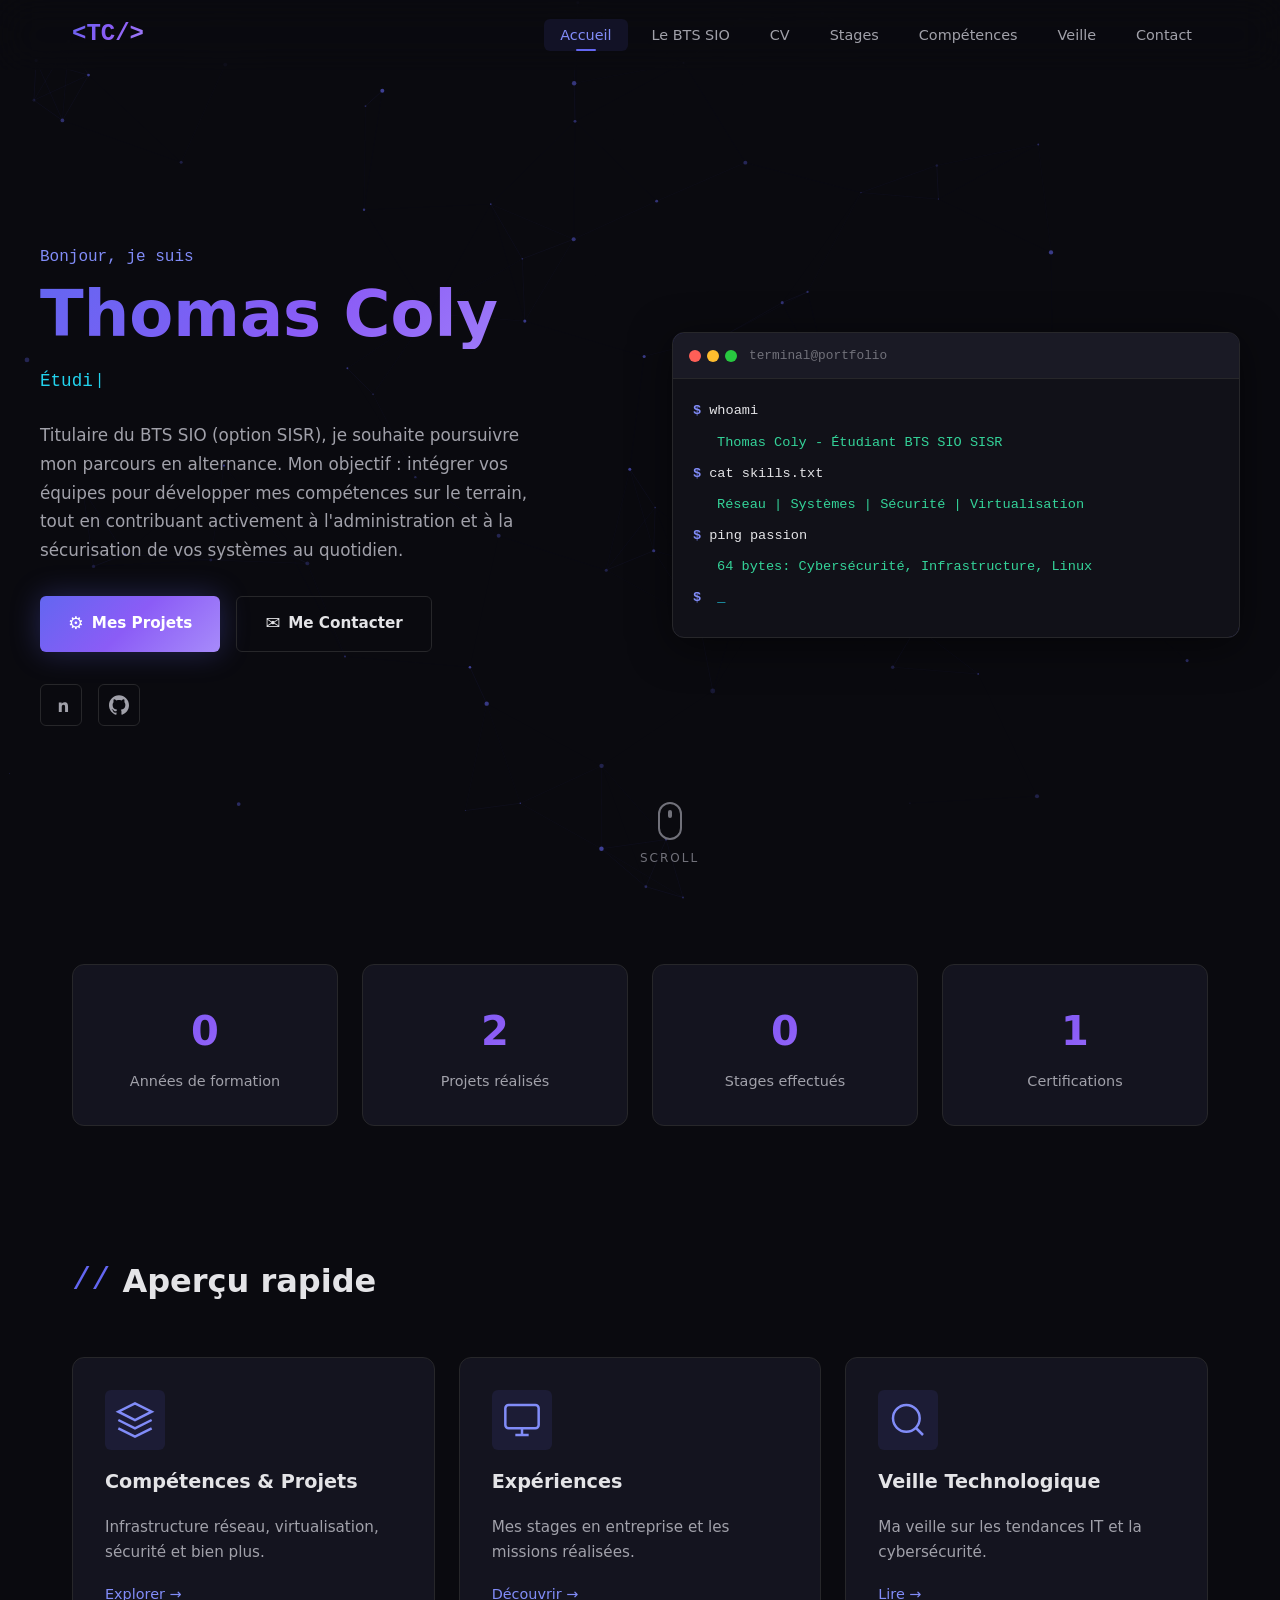
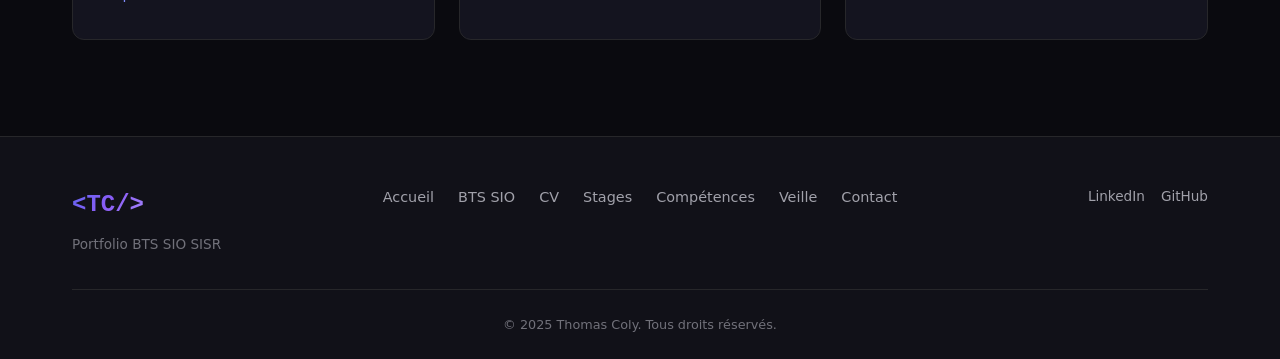
==== commit 85f439e3: "Update index.html" ====
--- a/index.html
+++ b/index.html
@@ -47,7 +47,9 @@
                 </div>
                 <!-- TODO: Remplacer par ta propre description -->
                 <p class="hero-description">
-                    Titulaire du BTS SIO SISR, je souhaite poursuivre mes études en alternance dans le Jura.  Mon objectif : intégrer vos équipes pour monter en compétences sur le terrain, tout en vous aidant à administrer et sécuriser vos systèmes au quotidien
+                    Titulaire du BTS SIO (option SISR), je souhaite poursuivre mon parcours en alternance.
+
+Mon objectif : intégrer vos équipes pour développer mes compétences sur le terrain, tout en contribuant activement à l'administration et à la sécurisation de vos systèmes au quotidien.
                 </p>
                 <div class="hero-buttons">
                     <a href="competences.html" class="btn btn-primary">
